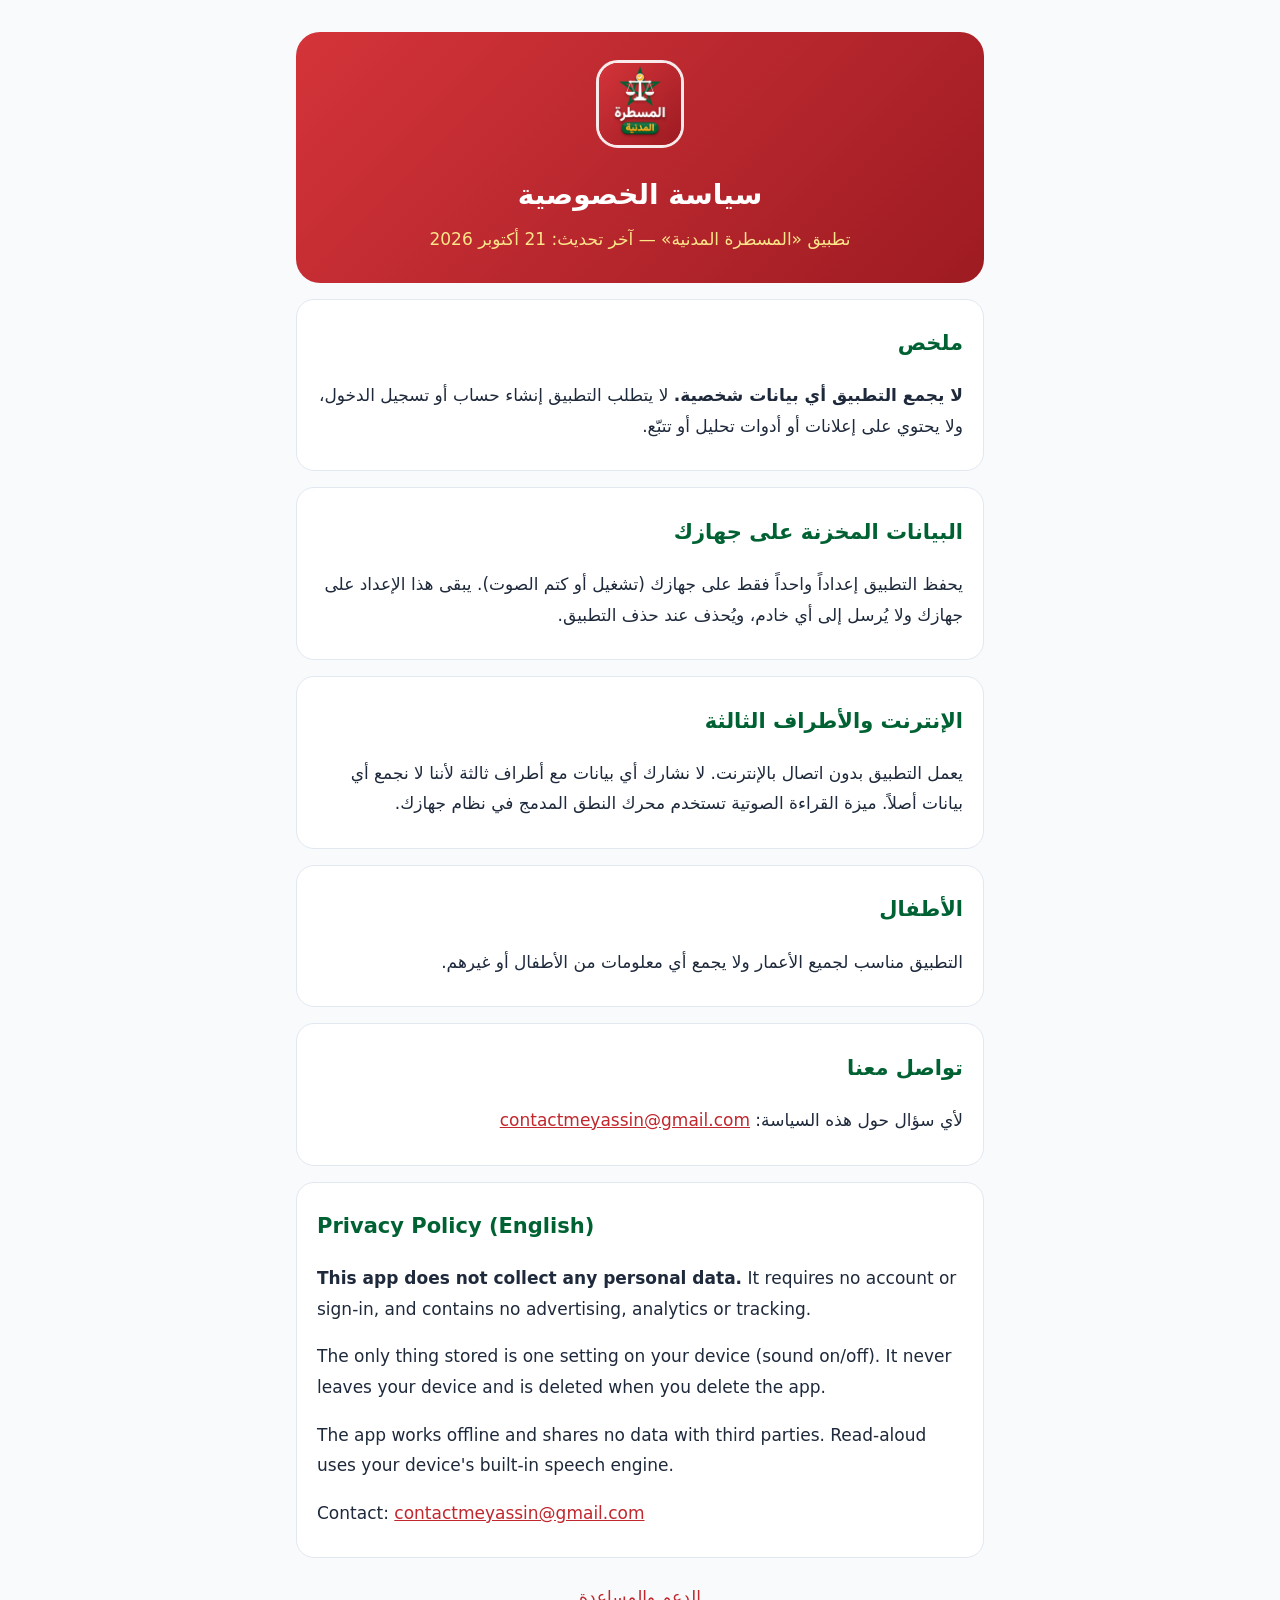
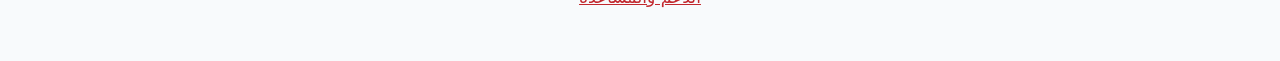
==== privacy.html @ 37c859ad "Add files via upload" ====
<!doctype html>
<html lang="ar" dir="rtl">
<head>
<meta charset="utf-8">
<meta name="viewport" content="width=device-width, initial-scale=1">
<title>سياسة الخصوصية — المسطرة المدنية</title>
<link rel="stylesheet" href="style.css">
</head>
<body>
<main>
  <header>
    <img src="icon.png" alt="شعار التطبيق" width="88" height="88">
    <h1>سياسة الخصوصية</h1>
    <p class="muted">تطبيق «المسطرة المدنية» — آخر تحديث: 21 أكتوبر 2026</p>
  </header>

  <section>
    <h2>ملخص</h2>
    <p><strong>لا يجمع التطبيق أي بيانات شخصية.</strong> لا يتطلب التطبيق إنشاء حساب أو تسجيل الدخول، ولا يحتوي على إعلانات أو أدوات تحليل أو تتبّع.</p>
  </section>

  <section>
    <h2>البيانات المخزنة على جهازك</h2>
    <p>يحفظ التطبيق إعداداً واحداً فقط على جهازك (تشغيل أو كتم الصوت). يبقى هذا الإعداد على جهازك ولا يُرسل إلى أي خادم، ويُحذف عند حذف التطبيق.</p>
  </section>

  <section>
    <h2>الإنترنت والأطراف الثالثة</h2>
    <p>يعمل التطبيق بدون اتصال بالإنترنت. لا نشارك أي بيانات مع أطراف ثالثة لأننا لا نجمع أي بيانات أصلاً. ميزة القراءة الصوتية تستخدم محرك النطق المدمج في نظام جهازك.</p>
  </section>

  <section>
    <h2>الأطفال</h2>
    <p>التطبيق مناسب لجميع الأعمار ولا يجمع أي معلومات من الأطفال أو غيرهم.</p>
  </section>

  <section>
    <h2>تواصل معنا</h2>
    <p>لأي سؤال حول هذه السياسة: <a href="mailto:contactmeyassin@gmail.com">contactmeyassin@gmail.com</a></p>
  </section>

  <section lang="en" dir="ltr" class="en">
    <h2>Privacy Policy (English)</h2>
    <p><strong>This app does not collect any personal data.</strong> It requires no account or sign-in, and contains no advertising, analytics or tracking.</p>
    <p>The only thing stored is one setting on your device (sound on/off). It never leaves your device and is deleted when you delete the app.</p>
    <p>The app works offline and shares no data with third parties. Read-aloud uses your device's built-in speech engine.</p>
    <p>Contact: <a href="mailto:contactmeyassin@gmail.com">contactmeyassin@gmail.com</a></p>
  </section>

  <footer><a href="index.html">الدعم والمساعدة</a></footer>
</main>
</body>
</html>
---- style.css ----
:root { --red: #c1272d; --green: #006233; --ink: #1e293b; --muted: #64748b; --line: #e2e8f0; --bg: #f8fafc; }
* { box-sizing: border-box; }
body { margin: 0; background: var(--bg); color: var(--ink); font: 17px/1.8 "Vazirmatn", "Noto Sans Arabic", system-ui, sans-serif; }
main { max-width: 720px; margin: 0 auto; padding: 32px 16px 48px; }
header { text-align: center; padding: 28px 16px; background: linear-gradient(135deg, #d4343a, #9e1b22); color: #fff; border-radius: 24px; }
header img { border-radius: 22px; border: 3px solid rgba(255,255,255,.9); }
header h1 { margin: 12px 0 4px; font-size: 28px; }
header .muted { color: #fde68a; margin: 0; }
section { background: #fff; border: 1px solid var(--line); border-radius: 18px; padding: 8px 20px 12px; margin-top: 16px; }
h2 { color: var(--green); font-size: 21px; }
h3 { font-size: 17px; margin-bottom: 0; }
.muted { color: var(--muted); }
a { color: var(--red); }
.btn { display: inline-block; background: var(--green); color: #fff; text-decoration: none; padding: 10px 20px; border-radius: 999px; font-weight: 700; }
.en { font-family: system-ui, sans-serif; }
footer { text-align: center; margin-top: 24px; }
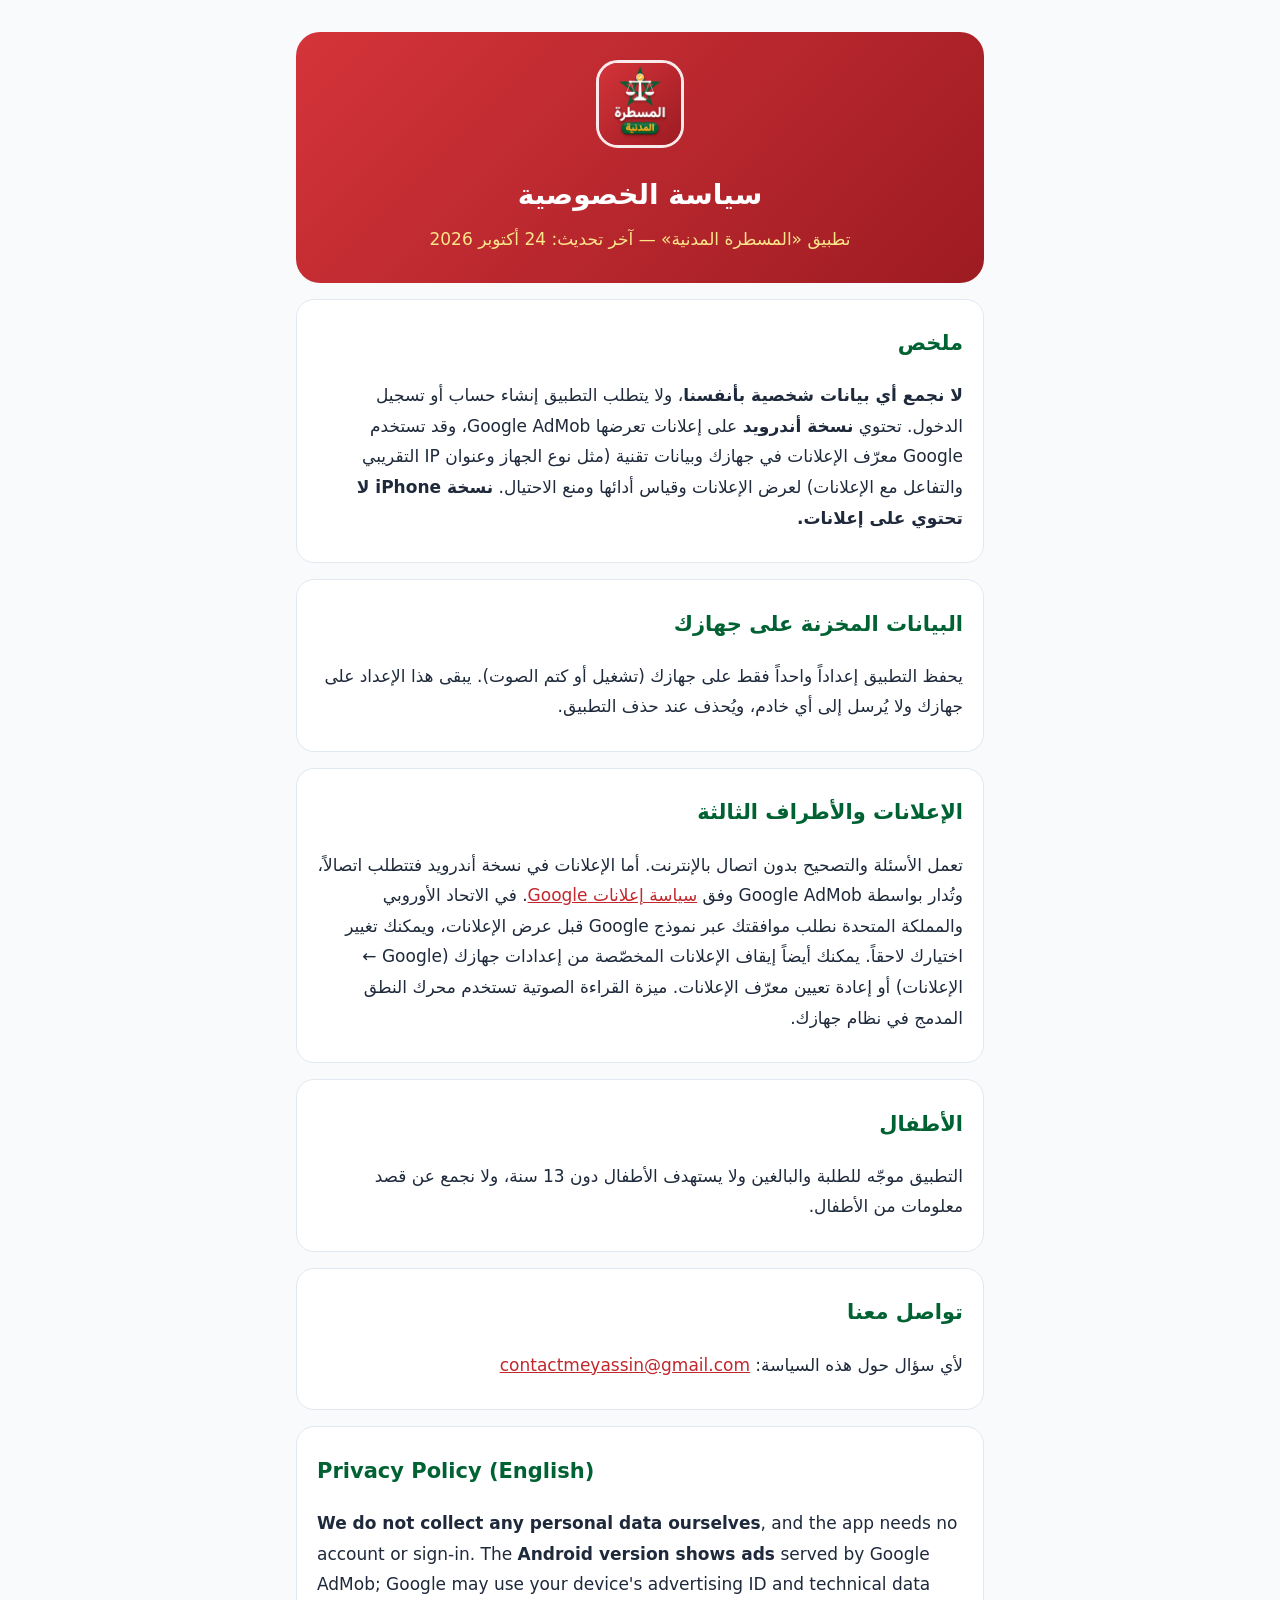
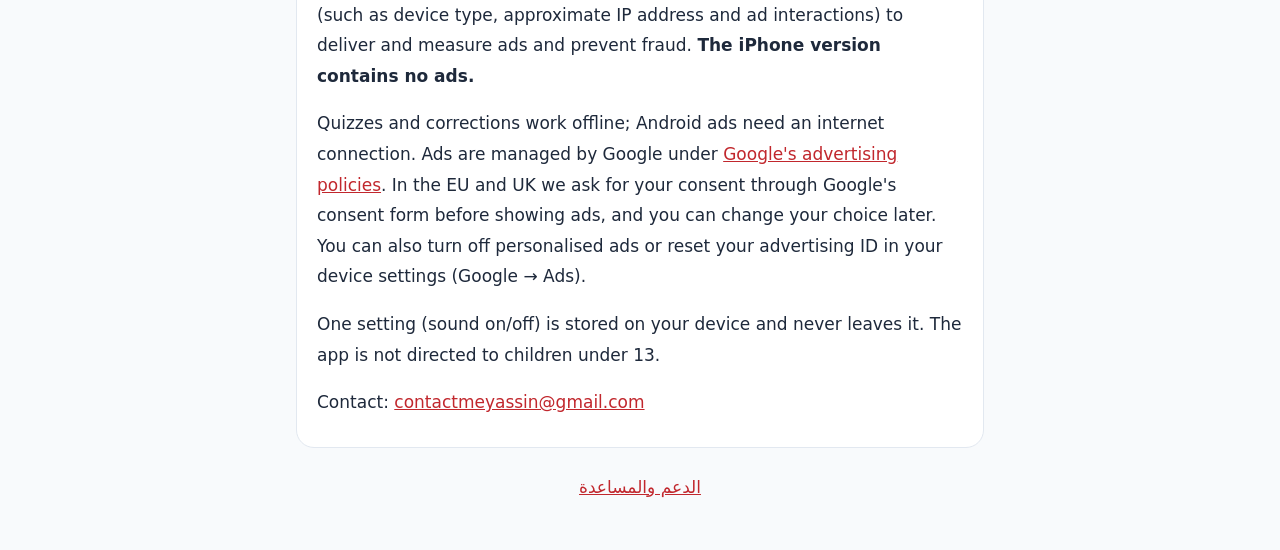
==== commit e3d136c4: "Add files via upload" ====
--- a/privacy.html
+++ b/privacy.html
@@ -11,12 +11,12 @@
   <header>
     <img src="icon.png" alt="شعار التطبيق" width="88" height="88">
     <h1>سياسة الخصوصية</h1>
-    <p class="muted">تطبيق «المسطرة المدنية» — آخر تحديث: 21 أكتوبر 2026</p>
+    <p class="muted">تطبيق «المسطرة المدنية» — آخر تحديث: 24 أكتوبر 2026</p>
   </header>
 
   <section>
     <h2>ملخص</h2>
-    <p><strong>لا يجمع التطبيق أي بيانات شخصية.</strong> لا يتطلب التطبيق إنشاء حساب أو تسجيل الدخول، ولا يحتوي على إعلانات أو أدوات تحليل أو تتبّع.</p>
+    <p><strong>لا نجمع أي بيانات شخصية بأنفسنا</strong>، ولا يتطلب التطبيق إنشاء حساب أو تسجيل الدخول. تحتوي <strong>نسخة أندرويد</strong> على إعلانات تعرضها Google AdMob، وقد تستخدم Google معرّف الإعلانات في جهازك وبيانات تقنية (مثل نوع الجهاز وعنوان IP التقريبي والتفاعل مع الإعلانات) لعرض الإعلانات وقياس أدائها ومنع الاحتيال. <strong>نسخة iPhone لا تحتوي على إعلانات.</strong></p>
   </section>
 
   <section>
@@ -25,13 +25,13 @@
   </section>
 
   <section>
-    <h2>الإنترنت والأطراف الثالثة</h2>
-    <p>يعمل التطبيق بدون اتصال بالإنترنت. لا نشارك أي بيانات مع أطراف ثالثة لأننا لا نجمع أي بيانات أصلاً. ميزة القراءة الصوتية تستخدم محرك النطق المدمج في نظام جهازك.</p>
+    <h2>الإعلانات والأطراف الثالثة</h2>
+    <p>تعمل الأسئلة والتصحيح بدون اتصال بالإنترنت. أما الإعلانات في نسخة أندرويد فتتطلب اتصالاً، وتُدار بواسطة Google AdMob وفق <a href="https://policies.google.com/technologies/ads">سياسة إعلانات Google</a>. في الاتحاد الأوروبي والمملكة المتحدة نطلب موافقتك عبر نموذج Google قبل عرض الإعلانات، ويمكنك تغيير اختيارك لاحقاً. يمكنك أيضاً إيقاف الإعلانات المخصّصة من إعدادات جهازك (Google ← الإعلانات) أو إعادة تعيين معرّف الإعلانات. ميزة القراءة الصوتية تستخدم محرك النطق المدمج في نظام جهازك.</p>
   </section>
 
   <section>
     <h2>الأطفال</h2>
-    <p>التطبيق مناسب لجميع الأعمار ولا يجمع أي معلومات من الأطفال أو غيرهم.</p>
+    <p>التطبيق موجّه للطلبة والبالغين ولا يستهدف الأطفال دون 13 سنة، ولا نجمع عن قصد معلومات من الأطفال.</p>
   </section>
 
   <section>
@@ -41,9 +41,9 @@
 
   <section lang="en" dir="ltr" class="en">
     <h2>Privacy Policy (English)</h2>
-    <p><strong>This app does not collect any personal data.</strong> It requires no account or sign-in, and contains no advertising, analytics or tracking.</p>
-    <p>The only thing stored is one setting on your device (sound on/off). It never leaves your device and is deleted when you delete the app.</p>
-    <p>The app works offline and shares no data with third parties. Read-aloud uses your device's built-in speech engine.</p>
+    <p><strong>We do not collect any personal data ourselves</strong>, and the app needs no account or sign-in. The <strong>Android version shows ads</strong> served by Google AdMob; Google may use your device's advertising ID and technical data (such as device type, approximate IP address and ad interactions) to deliver and measure ads and prevent fraud. <strong>The iPhone version contains no ads.</strong></p>
+    <p>Quizzes and corrections work offline; Android ads need an internet connection. Ads are managed by Google under <a href="https://policies.google.com/technologies/ads">Google's advertising policies</a>. In the EU and UK we ask for your consent through Google's consent form before showing ads, and you can change your choice later. You can also turn off personalised ads or reset your advertising ID in your device settings (Google &rarr; Ads).</p>
+    <p>One setting (sound on/off) is stored on your device and never leaves it. The app is not directed to children under 13.</p>
     <p>Contact: <a href="mailto:contactmeyassin@gmail.com">contactmeyassin@gmail.com</a></p>
   </section>
 
